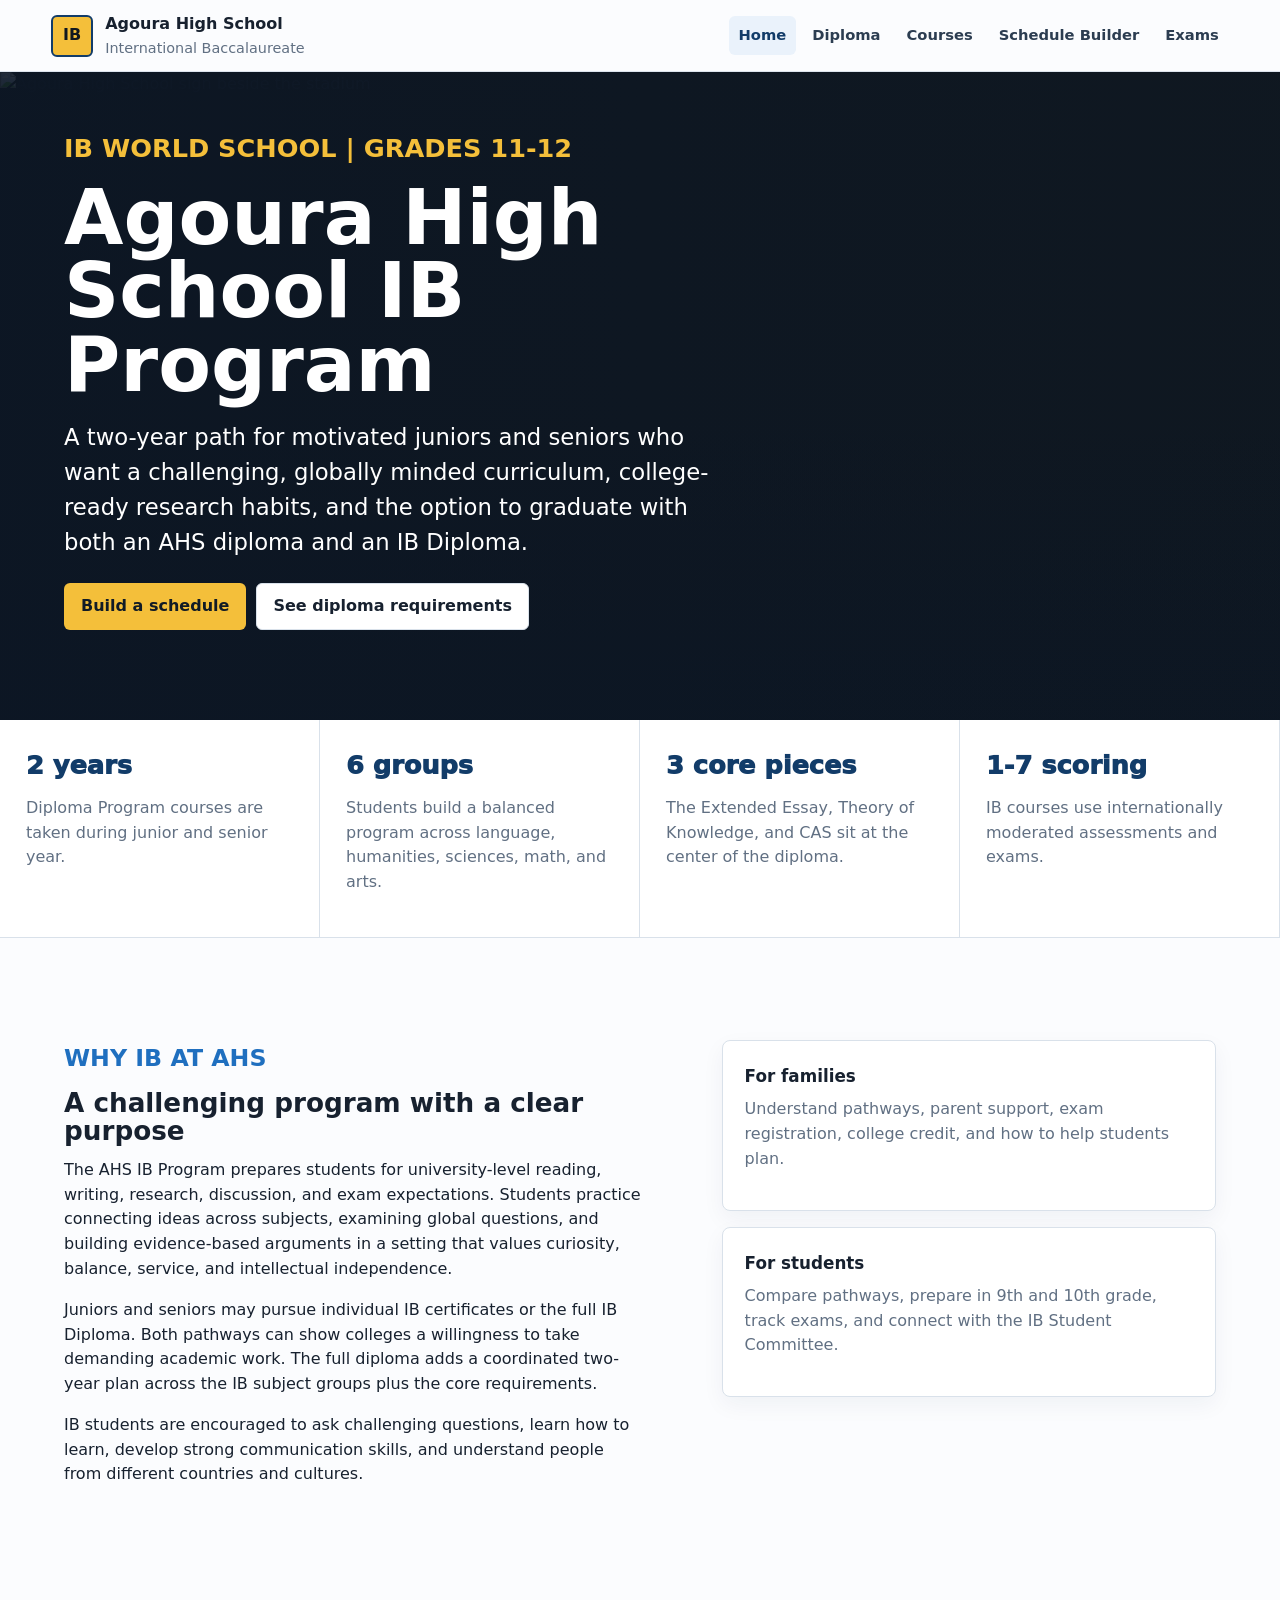
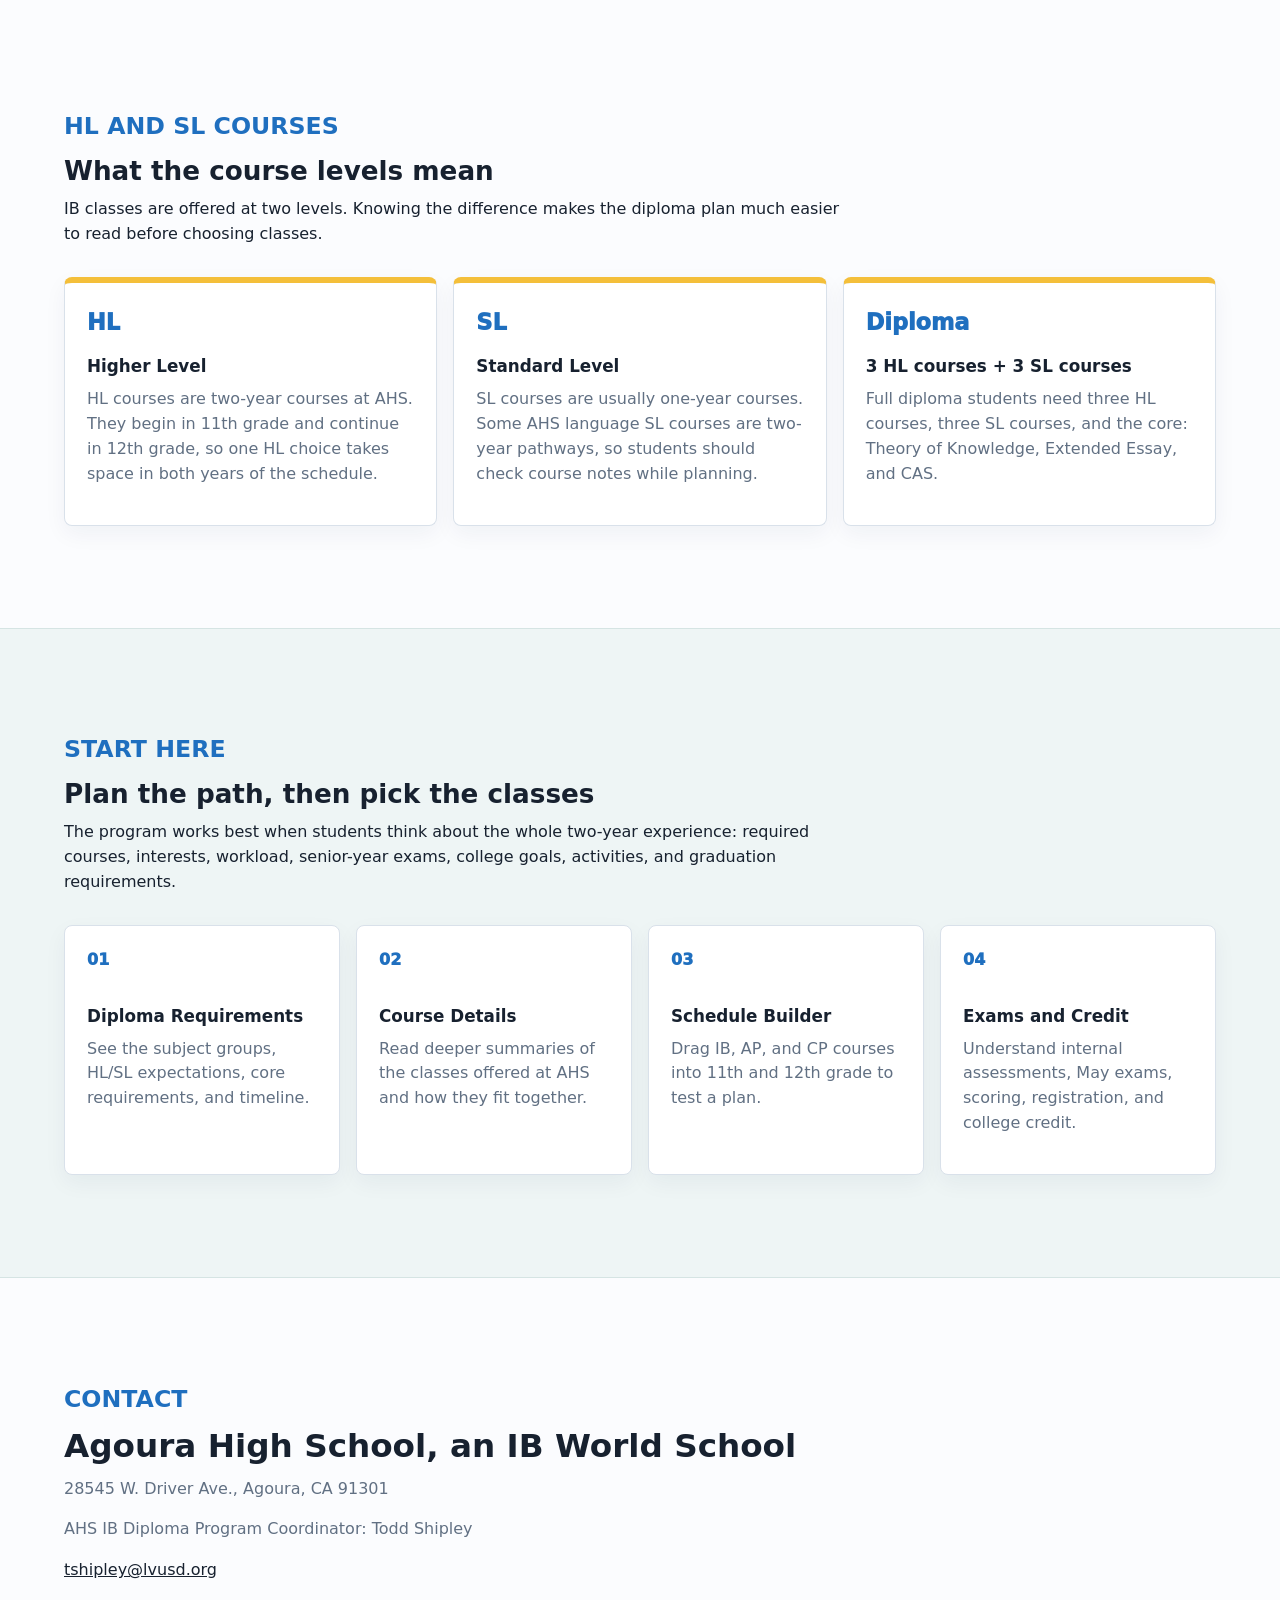
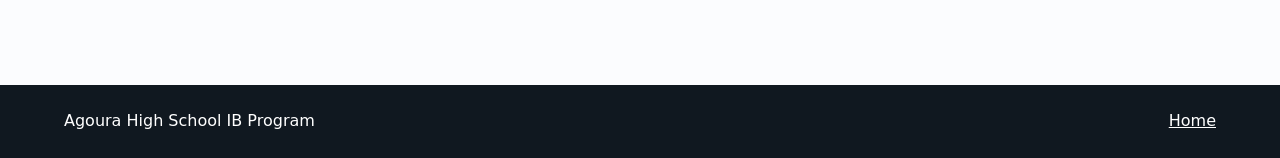
==== index.html @ 5c7d08d1 "Redesign AHS IB website with course and schedule planning pages" ====
<!doctype html>
<html lang="en">
  <head>
    <meta charset="utf-8">
    <meta name="viewport" content="width=device-width, initial-scale=1">
    <title>Agoura High School IB Program</title>
    <meta name="description" content="Agoura High School International Baccalaureate Diploma Program information, courses, exams, and schedule planning.">
    <link rel="preconnect" href="https://imagescdn.homes.com">
    <link rel="stylesheet" href="styles.css">
  </head>
  <body>
    <header class="site-header">
      <a class="brand" href="index.html" aria-label="Agoura High School IB home">
        <span class="brand-mark">IB</span>
        <span><strong>Agoura High School</strong><small>International Baccalaureate</small></span>
      </a>
      <nav class="nav" aria-label="Primary">
        <a class="is-active" href="index.html">Home</a>
        <a href="diploma.html">Diploma</a>
        <a href="courses.html">Courses</a>
        <a href="planner.html">Schedule Builder</a>
        <a href="exams.html">Exams</a>
      </nav>
    </header>

    <main>
      <section class="hero">
        <img src="https://imagescdn.homes.com/i2/O7eUbTNy4rsJzrhml7KQ2sJF7PYiEwQchPyE5wGvgqE/116/agoura-high-school-agoura-ca-schoolphoto.jpg?p=1" alt="Agoura High School sign beside the stadium">
        <div class="hero-content">
          <p class="eyebrow">IB World School | Grades 11-12</p>
          <h1>Agoura High School IB Program</h1>
          <p>
            A two-year path for motivated juniors and seniors who want a challenging,
            globally minded curriculum, college-ready research habits, and the option
            to graduate with both an AHS diploma and an IB Diploma.
          </p>
          <div class="hero-actions">
            <a class="button primary" href="planner.html">Build a schedule</a>
            <a class="button secondary" href="diploma.html">See diploma requirements</a>
          </div>
        </div>
      </section>

      <section class="quick-info" aria-label="Program snapshot">
        <article><span>2 years</span><p>Diploma Program courses are taken during junior and senior year.</p></article>
        <article><span>6 groups</span><p>Students build a balanced program across language, humanities, sciences, math, and arts.</p></article>
        <article><span>3 core pieces</span><p>The Extended Essay, Theory of Knowledge, and CAS sit at the center of the diploma.</p></article>
        <article><span>1-7 scoring</span><p>IB courses use internationally moderated assessments and exams.</p></article>
      </section>

      <section class="section intro-grid">
        <div>
          <p class="eyebrow">Why IB at AHS</p>
          <h2>A challenging program with a clear purpose</h2>
          <p>
            The AHS IB Program prepares students for university-level reading,
            writing, research, discussion, and exam expectations. Students practice
            connecting ideas across subjects, examining global questions, and
            building evidence-based arguments in a setting that values curiosity,
            balance, service, and intellectual independence.
          </p>
          <p>
            Juniors and seniors may pursue individual IB certificates or the full IB
            Diploma. Both pathways can show colleges a willingness to take demanding
            academic work. The full diploma adds a coordinated two-year plan across
            the IB subject groups plus the core requirements.
          </p>
          <p>
            IB students are encouraged to ask challenging questions, learn how to
            learn, develop strong communication skills, and understand people from
            different countries and cultures.
          </p>
        </div>
        <div class="feature-list">
          <a href="families.html"><h3>For families</h3><p>Understand pathways, parent support, exam registration, college credit, and how to help students plan.</p></a>
          <a href="students.html"><h3>For students</h3><p>Compare pathways, prepare in 9th and 10th grade, track exams, and connect with the IB Student Committee.</p></a>
        </div>
      </section>

      <section class="section level-guide">
        <div class="section-heading">
          <p class="eyebrow">HL and SL Courses</p>
          <h2>What the course levels mean</h2>
          <p>
            IB classes are offered at two levels. Knowing the difference makes the
            diploma plan much easier to read before choosing classes.
          </p>
        </div>
        <div class="level-grid">
          <article>
            <span>HL</span>
            <h3>Higher Level</h3>
            <p>
              HL courses are two-year courses at AHS. They begin in 11th grade and
              continue in 12th grade, so one HL choice takes space in both years of
              the schedule.
            </p>
          </article>
          <article>
            <span>SL</span>
            <h3>Standard Level</h3>
            <p>
              SL courses are usually one-year courses. Some AHS language SL courses
              are two-year pathways, so students should check course notes while
              planning.
            </p>
          </article>
          <article>
            <span>Diploma</span>
            <h3>3 HL courses + 3 SL courses</h3>
            <p>
              Full diploma students need three HL courses, three SL courses, and the
              core: Theory of Knowledge, Extended Essay, and CAS.
            </p>
          </article>
        </div>
      </section>

      <section class="section band">
        <div class="section-heading">
          <p class="eyebrow">Start Here</p>
          <h2>Plan the path, then pick the classes</h2>
          <p>
            The program works best when students think about the whole two-year
            experience: required courses, interests, workload, senior-year exams,
            college goals, activities, and graduation requirements.
          </p>
        </div>
        <div class="portal-grid">
          <a class="portal" href="diploma.html"><span>01</span><h3>Diploma Requirements</h3><p>See the subject groups, HL/SL expectations, core requirements, and timeline.</p></a>
          <a class="portal" href="courses.html"><span>02</span><h3>Course Details</h3><p>Read deeper summaries of the classes offered at AHS and how they fit together.</p></a>
          <a class="portal" href="planner.html"><span>03</span><h3>Schedule Builder</h3><p>Drag IB, AP, and CP courses into 11th and 12th grade to test a plan.</p></a>
          <a class="portal" href="exams.html"><span>04</span><h3>Exams and Credit</h3><p>Understand internal assessments, May exams, scoring, registration, and college credit.</p></a>
        </div>
      </section>

      <section class="section contact contact-simple">
        <div>
          <p class="eyebrow">Contact</p>
          <h2>Agoura High School, an IB World School</h2>
          <p>28545 W. Driver Ave., Agoura, CA 91301</p>
          <p>AHS IB Diploma Program Coordinator: Todd Shipley</p>
          <a href="mailto:tshipley@lvusd.org">tshipley@lvusd.org</a>
        </div>
      </section>
    </main>

    <footer>
      <p>Agoura High School IB Program</p>
      <a href="index.html">Home</a>
    </footer>
  </body>
</html>
---- styles.css ----
:root {
  --ink: #17212f;
  --muted: #617083;
  --line: #d9e1ea;
  --paper: #fbfcfe;
  --panel: #ffffff;
  --navy: #123c69;
  --blue: #1f6fbf;
  --gold: #f4bf3a;
  --green: #23745d;
  --red: #b84a4a;
  --shadow: 0 18px 50px rgba(16, 36, 60, 0.12);
}

* {
  box-sizing: border-box;
}

html {
  scroll-behavior: smooth;
}

body {
  margin: 0;
  color: var(--ink);
  background: var(--paper);
  font-family: Inter, ui-sans-serif, system-ui, -apple-system, BlinkMacSystemFont, "Segoe UI", sans-serif;
  line-height: 1.55;
}

a {
  color: inherit;
}

.site-header {
  position: sticky;
  top: 0;
  z-index: 10;
  display: flex;
  align-items: center;
  justify-content: space-between;
  gap: 24px;
  min-height: 72px;
  padding: 12px clamp(18px, 4vw, 56px);
  background: rgba(251, 252, 254, 0.92);
  border-bottom: 1px solid rgba(217, 225, 234, 0.85);
  backdrop-filter: blur(18px);
}

.brand {
  display: inline-flex;
  align-items: center;
  gap: 12px;
  text-decoration: none;
}

.brand-mark {
  display: grid;
  width: 42px;
  height: 42px;
  place-items: center;
  color: #101820;
  background: var(--gold);
  border: 2px solid var(--navy);
  border-radius: 6px;
  font-weight: 900;
}

.brand strong,
.brand small {
  display: block;
}

.brand small {
  color: var(--muted);
  font-size: 0.9rem;
}

.nav {
  display: flex;
  flex-wrap: wrap;
  align-items: center;
  justify-content: flex-end;
  gap: 6px;
}

.nav a {
  padding: 8px 10px;
  border-radius: 6px;
  color: #2c3d51;
  font-size: 0.92rem;
  font-weight: 700;
  text-decoration: none;
}

.nav a:hover,
.nav a:focus-visible,
.nav a.is-active {
  background: #eaf2fb;
  color: var(--navy);
}

.hero {
  position: relative;
  display: grid;
  min-height: clamp(520px, 72vh, 760px);
  align-items: end;
  overflow: hidden;
  background: #101820;
}

.hero img {
  position: absolute;
  inset: 0;
  width: 100%;
  height: 100%;
  object-fit: cover;
  opacity: 0.76;
}

.hero::after {
  position: absolute;
  inset: 0;
  content: "";
  background:
    linear-gradient(90deg, rgba(12, 22, 36, 0.88), rgba(12, 22, 36, 0.5), rgba(12, 22, 36, 0.18)),
    linear-gradient(0deg, rgba(12, 22, 36, 0.68), transparent 46%);
}

.hero-content {
  position: relative;
  z-index: 1;
  width: min(760px, calc(100% - 36px));
  margin: 0 0 clamp(56px, 10vh, 96px) clamp(18px, 5vw, 72px);
  color: #fff;
}

.eyebrow {
  margin: 0 0 12px;
  color: var(--blue);
  font-size: clamp(1.22rem, 1.85vw, 1.55rem);
  font-weight: 900;
  letter-spacing: 0;
  text-transform: uppercase;
}

.hero .eyebrow {
  color: var(--gold);
  font-size: clamp(1.32rem, 2vw, 1.75rem);
}

h1,
h2,
h3,
p {
  margin-top: 0;
}

h1 {
  margin-bottom: 18px;
  font-size: clamp(2.6rem, 6vw, 5.4rem);
  line-height: 0.96;
  letter-spacing: 0;
}

h2 {
  margin-bottom: 12px;
  font-size: clamp(1.35rem, 2.05vw, 1.95rem);
  line-height: 1.08;
  letter-spacing: 0;
}

h3 {
  margin-bottom: 8px;
  font-size: 1.05rem;
}

.page-hero {
  padding: clamp(72px, 10vw, 132px) clamp(18px, 5vw, 72px) clamp(48px, 7vw, 84px);
  color: #fff;
  background:
    linear-gradient(90deg, rgba(18, 60, 105, 0.95), rgba(20, 88, 120, 0.86)),
    url("https://imagescdn.homes.com/i2/_gI9trF3iWq74M3mrVfXqrQakergBFyEiznGdqbQbmw/117/rancho-san-diego-ca.jpg?p=1") center / cover;
}

.page-hero.compact {
  padding-bottom: 52px;
}

.page-hero h1,
.page-hero p {
  max-width: 860px;
}

.page-hero h1 {
  font-size: clamp(2rem, 4vw, 3.55rem);
}

.page-hero p {
  font-size: clamp(1rem, 1.6vw, 1.25rem);
}

.hero-content p {
  max-width: 680px;
  font-size: clamp(1.12rem, 1.9vw, 1.42rem);
}

.hero-actions,
.tool-buttons {
  display: flex;
  flex-wrap: wrap;
  gap: 10px;
}

.button {
  display: inline-flex;
  min-height: 42px;
  align-items: center;
  justify-content: center;
  padding: 10px 16px;
  border: 1px solid transparent;
  border-radius: 6px;
  font-weight: 900;
  text-decoration: none;
  cursor: pointer;
}

.button.primary {
  color: #111b26;
  background: var(--gold);
}

.button.secondary {
  color: var(--ink);
  background: #fff;
  border-color: var(--line);
}

.quick-info {
  display: grid;
  grid-template-columns: repeat(4, 1fr);
  border-bottom: 1px solid var(--line);
  background: #fff;
}

.quick-info article {
  min-height: 150px;
  padding: 26px;
  border-right: 1px solid var(--line);
}

.quick-info span {
  display: block;
  margin-bottom: 10px;
  color: var(--navy);
  font-size: 1.6rem;
  font-weight: 950;
}

.quick-info p,
.feature-list p,
.requirements p,
.course-card p,
.exam-grid p,
.source-note p,
.portal p,
.detail-grid p,
.level-grid p,
.callout p,
.contact p {
  color: var(--muted);
  font-size: 1rem;
}

.section {
  padding: clamp(64px, 8vw, 108px) clamp(18px, 5vw, 72px);
}

.section-heading {
  max-width: 780px;
  margin-bottom: 30px;
}

.intro-grid {
  display: grid;
  grid-template-columns: minmax(0, 1fr) minmax(320px, 0.85fr);
  gap: clamp(28px, 6vw, 76px);
  align-items: start;
}

.two-column {
  display: grid;
  grid-template-columns: minmax(0, 1.15fr) minmax(280px, 0.7fr);
  gap: clamp(28px, 6vw, 72px);
  align-items: start;
}

.callout {
  padding: 24px;
  background: #fff;
  border: 1px solid var(--line);
  border-top: 6px solid var(--gold);
  border-radius: 8px;
  box-shadow: var(--shadow);
}

.feature-list {
  display: grid;
  gap: 16px;
}

.feature-list div,
.feature-list a,
.requirements article,
.exam-grid article,
.source-note,
.detail-grid article,
.level-grid article,
.portal,
.checks,
.course-bank,
.grade-column {
  background: var(--panel);
  border: 1px solid var(--line);
  border-radius: 8px;
  box-shadow: 0 8px 22px rgba(24, 44, 70, 0.05);
}

.feature-list div {
  padding: 22px;
}

.feature-list a {
  display: block;
  padding: 22px;
  color: inherit;
  text-decoration: none;
}

.feature-list a:hover,
.feature-list a:focus-visible {
  border-color: #9fbedc;
  transform: translateY(-2px);
}

.band {
  background: #eef5f5;
  border-block: 1px solid #d5e4e3;
}

.requirements,
.exam-grid,
.portal-grid,
.detail-grid,
.level-grid,
.score-grid {
  display: grid;
  grid-template-columns: repeat(4, 1fr);
  gap: 16px;
}

.requirements article,
.exam-grid article,
.detail-grid article,
.level-grid article,
.portal,
.score-grid article {
  padding: 22px;
}

.portal {
  color: inherit;
  text-decoration: none;
}

.portal:hover,
.portal:focus-visible {
  border-color: #9fbedc;
  transform: translateY(-2px);
}

.portal span {
  display: inline-flex;
  margin-bottom: 30px;
  color: var(--blue);
  font-weight: 950;
}

.detail-grid {
  grid-template-columns: repeat(3, 1fr);
}

.level-grid {
  grid-template-columns: repeat(3, 1fr);
}

.level-grid article {
  border-top: 6px solid var(--gold);
}

.level-grid span {
  display: inline-flex;
  margin-bottom: 14px;
  color: var(--blue);
  font-size: 1.4rem;
  font-weight: 950;
}

.score-grid article {
  display: grid;
  gap: 8px;
  background: #fff;
  border: 1px solid var(--line);
  border-radius: 8px;
}

.score-grid strong {
  color: var(--navy);
  font-size: 1.55rem;
}

.score-grid span {
  color: var(--muted);
}

.timeline {
  display: grid;
  grid-template-columns: repeat(4, minmax(0, 1fr));
  gap: 16px;
}

.timeline article {
  padding: 22px;
  background: #fff;
  border: 1px solid var(--line);
  border-radius: 8px;
  box-shadow: 0 8px 22px rgba(24, 44, 70, 0.05);
}

.timeline span {
  display: inline-flex;
  margin-bottom: 22px;
  color: var(--blue);
  font-size: 1.45rem;
  font-weight: 950;
}

.timeline p {
  color: var(--muted);
}

.catalog-controls {
  display: flex;
  flex-wrap: wrap;
  gap: 8px;
  margin-bottom: 20px;
}

.chip {
  min-height: 36px;
  padding: 8px 12px;
  border: 1px solid var(--line);
  border-radius: 999px;
  background: #fff;
  color: var(--ink);
  font-weight: 850;
  cursor: pointer;
}

.chip.is-active {
  color: #fff;
  background: var(--navy);
  border-color: var(--navy);
}

.course-grid {
  display: grid;
  grid-template-columns: repeat(2, minmax(0, 1fr));
  gap: 22px;
  align-items: start;
}

.course-group {
  padding: 22px;
  background: #fff;
  border: 1px solid var(--line);
  border-radius: 8px;
  box-shadow: 0 8px 22px rgba(24, 44, 70, 0.05);
}

.course-group-heading {
  padding-bottom: 14px;
  margin-bottom: 16px;
  border-bottom: 1px solid var(--line);
}

.course-group-heading h2 {
  margin-bottom: 0;
  font-size: clamp(1.35rem, 2vw, 1.9rem);
}

.course-stack {
  display: grid;
  gap: 14px;
}

.course-card {
  display: grid;
  gap: 12px;
  min-height: auto;
  padding: 20px;
  background: #f8fafc;
  border: 1px solid #e2e8f0;
  border-radius: 8px;
}

.tags {
  display: flex;
  flex-wrap: wrap;
  gap: 6px;
}

.tag {
  display: inline-flex;
  align-items: center;
  min-height: 26px;
  padding: 4px 8px;
  border-radius: 999px;
  background: #edf2f8;
  color: #2b435d;
  font-size: 0.76rem;
  font-weight: 900;
}

.tag.hl {
  color: #17324f;
  background: #d9e9fb;
}

.tag.sl {
  color: #174838;
  background: #dcf1e8;
}

.tag.core {
  color: #6d4d05;
  background: #fff1c7;
}

.planner-section {
  background: #fff;
}

.planner-tools {
  display: flex;
  align-items: end;
  justify-content: space-between;
  gap: 16px;
  margin-bottom: 18px;
}

.custom-course {
  display: grid;
  grid-template-columns: minmax(220px, 1fr) 90px auto;
  gap: 8px;
  align-items: end;
}

.custom-course label {
  display: grid;
  gap: 6px;
  color: var(--muted);
  font-size: 0.88rem;
  font-weight: 800;
}

.custom-course input,
.custom-course select {
  min-height: 44px;
  padding: 10px 12px;
  border: 1px solid var(--line);
  border-radius: 6px;
  color: var(--ink);
  background: #fff;
  font: inherit;
}

.counter-row {
  display: grid;
  grid-template-columns: repeat(2, minmax(0, 1fr));
  gap: 12px;
  margin-bottom: 16px;
}

.counter {
  display: flex;
  align-items: baseline;
  justify-content: space-between;
  gap: 14px;
  padding: 18px 20px;
  background: #fff;
  border: 1px solid var(--line);
  border-radius: 8px;
}

.counter strong {
  color: var(--navy);
  font-size: 2rem;
  line-height: 1;
}

.counter span {
  color: var(--muted);
  font-weight: 850;
}

.search {
  display: grid;
  width: min(440px, 100%);
  gap: 6px;
  color: var(--muted);
  font-size: 0.88rem;
  font-weight: 800;
}

.search input {
  min-height: 44px;
  width: 100%;
  padding: 10px 12px;
  border: 1px solid var(--line);
  border-radius: 6px;
  color: var(--ink);
  font: inherit;
}

.planner-layout {
  display: grid;
  grid-template-columns: minmax(240px, 300px) minmax(420px, 1fr) minmax(240px, 300px);
  gap: 16px;
  align-items: start;
}

.course-bank,
.checks,
.grade-column {
  padding: 16px;
}

.course-bank {
  position: sticky;
  top: 92px;
  max-height: calc(100vh - 110px);
  overflow: auto;
}

.course-bank.is-over {
  border-color: var(--blue);
  background: #edf6ff;
}

.bank-list {
  display: grid;
  gap: 10px;
}

.bank-card,
.scheduled-card {
  padding: 12px;
  border: 1px solid var(--line);
  border-left: 5px solid var(--blue);
  border-radius: 6px;
  background: #fff;
  cursor: grab;
}

.custom-scheduled {
  border-left-color: var(--green);
}

.bank-card:active,
.scheduled-card:active {
  cursor: grabbing;
}

.bank-card strong,
.scheduled-card strong {
  display: block;
  margin-bottom: 4px;
  font-size: 0.92rem;
}

.bank-card span,
.scheduled-card span {
  color: var(--muted);
  font-size: 0.78rem;
  font-weight: 850;
}

.schedule-board {
  display: grid;
  grid-template-columns: repeat(2, minmax(0, 1fr));
  gap: 16px;
}

.grade-heading {
  display: flex;
  align-items: baseline;
  justify-content: space-between;
  gap: 12px;
  margin-bottom: 12px;
}

.grade-heading span {
  color: var(--muted);
  font-size: 0.84rem;
  font-weight: 900;
}

.dropzone {
  display: grid;
  align-content: start;
  gap: 10px;
  min-height: 520px;
  padding: 12px;
  border: 2px dashed #c5d2df;
  border-radius: 8px;
  background: #f6f9fc;
}

.dropzone.is-over {
  border-color: var(--blue);
  background: #edf6ff;
}

.empty-message {
  display: grid;
  min-height: 120px;
  place-items: center;
  color: var(--muted);
  text-align: center;
}

.check {
  display: grid;
  grid-template-columns: 28px 1fr;
  gap: 10px;
  padding: 12px 0;
  border-bottom: 1px solid var(--line);
}

.check:last-child {
  border-bottom: 0;
}

.check-icon {
  display: grid;
  width: 24px;
  height: 24px;
  place-items: center;
  border-radius: 999px;
  color: #fff;
  font-size: 0.78rem;
  font-weight: 950;
}

.check.ok .check-icon {
  background: var(--green);
}

.check.warn .check-icon {
  background: var(--red);
}

.check strong {
  display: block;
  font-size: 0.94rem;
}

.check span {
  display: block;
  color: var(--muted);
  font-size: 0.84rem;
}

.contact {
  display: grid;
  grid-template-columns: minmax(0, 1fr) minmax(280px, 420px);
  gap: 24px;
  align-items: start;
}

.contact .eyebrow {
  color: var(--blue);
  font-size: clamp(1.22rem, 1.85vw, 1.55rem);
}

.contact h2 {
  font-size: clamp(1.55rem, 2.55vw, 2.35rem);
}

.contact-simple {
  grid-template-columns: minmax(0, 780px);
}

footer {
  display: flex;
  justify-content: space-between;
  gap: 18px;
  padding: 24px clamp(18px, 5vw, 72px);
  color: #fff;
  background: #101820;
}

footer p {
  margin: 0;
}

@media (max-width: 1050px) {
  .quick-info,
  .requirements,
  .course-grid,
  .exam-grid,
  .portal-grid,
  .detail-grid,
  .level-grid,
  .score-grid,
  .timeline,
  .planner-layout {
    grid-template-columns: repeat(2, minmax(0, 1fr));
  }

  .planner-tools,
  .custom-course {
    align-items: stretch;
  }

  .planner-tools {
    flex-direction: column;
  }

  .course-bank,
  .checks {
    position: static;
    max-height: none;
  }

  .checks {
    grid-column: 1 / -1;
  }
}

@media (max-width: 760px) {
  .site-header,
  .planner-tools,
  .contact {
    align-items: stretch;
    flex-direction: column;
  }

  .site-header {
    position: static;
  }

  .nav {
    justify-content: flex-start;
  }

  .hero {
    min-height: 620px;
  }

  .hero-content {
    margin-right: 18px;
  }

  .quick-info,
  .intro-grid,
  .requirements,
  .course-grid,
  .exam-grid,
  .portal-grid,
  .detail-grid,
  .level-grid,
  .score-grid,
  .timeline,
  .two-column,
  .planner-layout,
  .schedule-board,
  .counter-row,
  .contact {
    grid-template-columns: 1fr;
  }

  .custom-course {
    grid-template-columns: 1fr;
  }

  .quick-info article {
    min-height: auto;
    border-right: 0;
    border-bottom: 1px solid var(--line);
  }

  .dropzone {
    min-height: 300px;
  }
}

@media print {
  .site-header,
  .hero,
  .quick-info,
  .intro-grid,
  #courses,
  #exams,
  .contact,
  footer,
  .course-bank,
  .planner-tools {
    display: none;
  }

  .planner-layout,
  .schedule-board {
    display: block;
  }

  .grade-column {
    margin-bottom: 18px;
    box-shadow: none;
  }
}
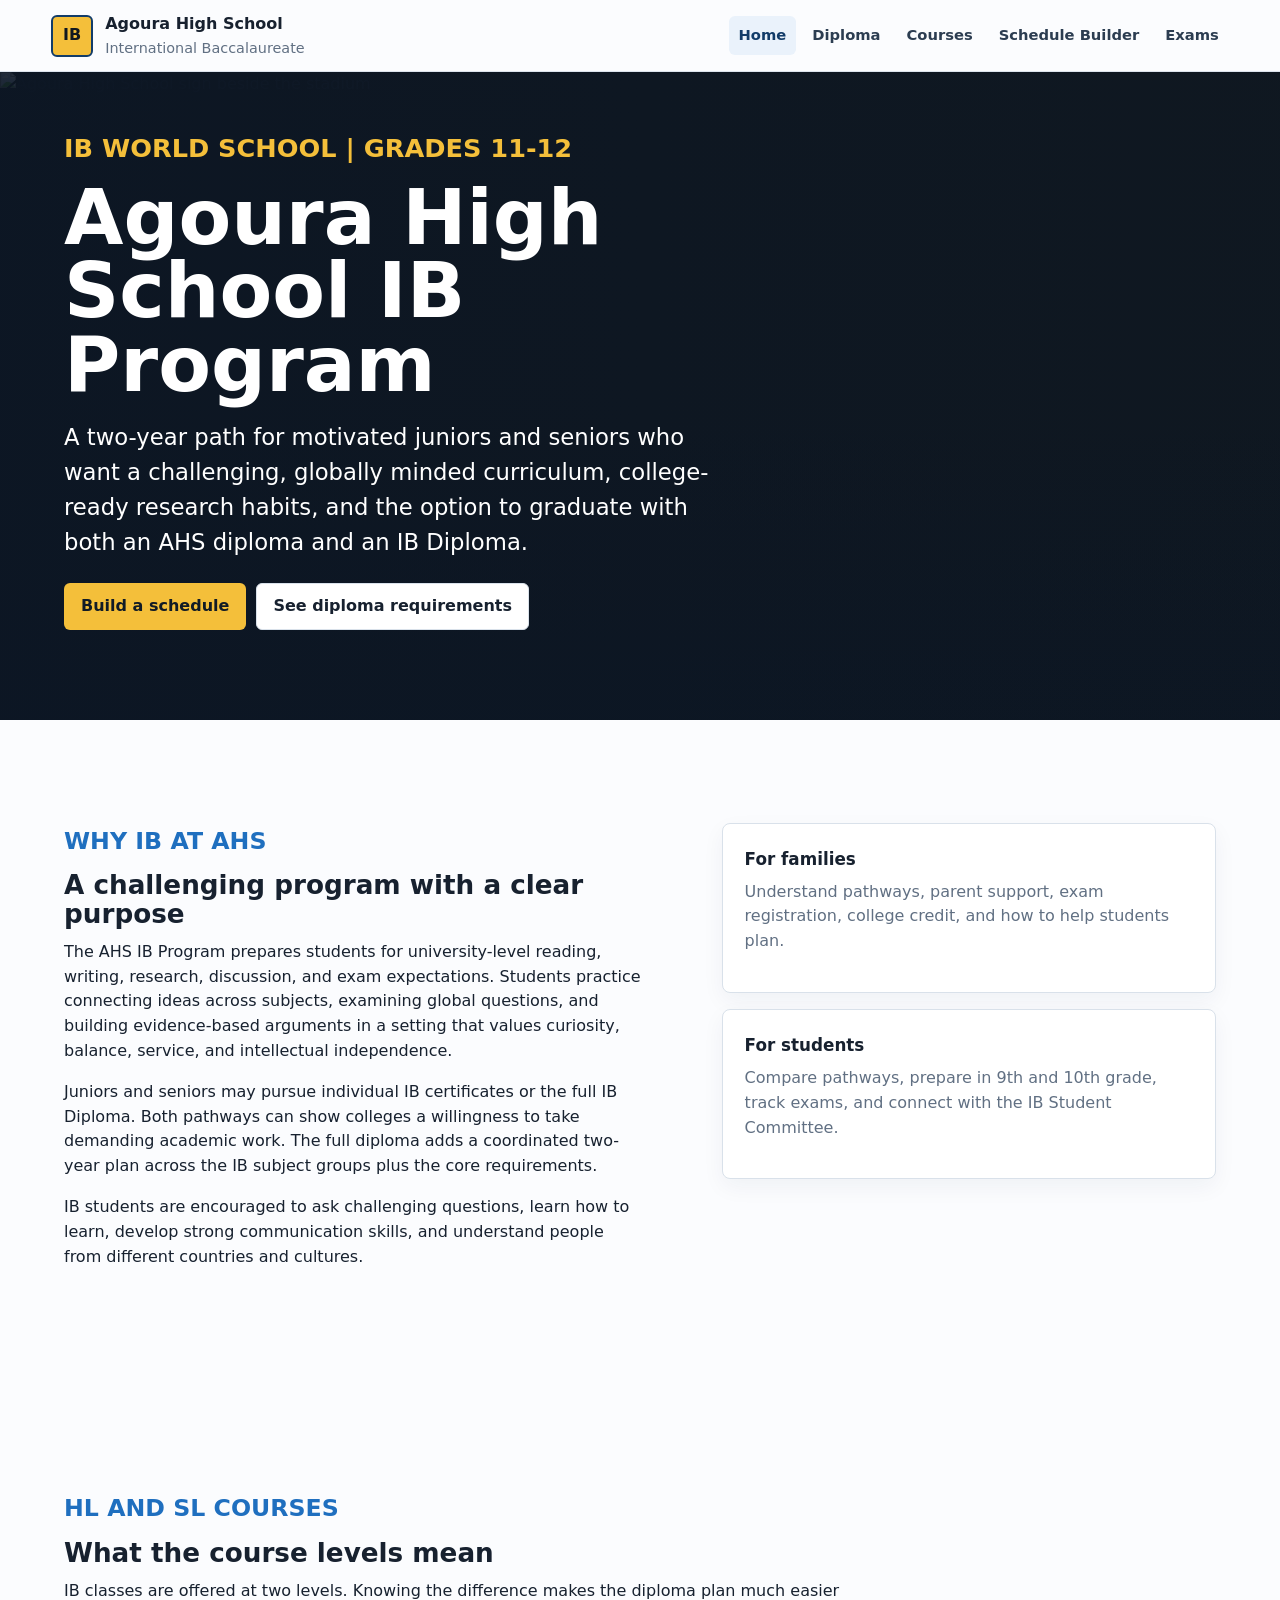
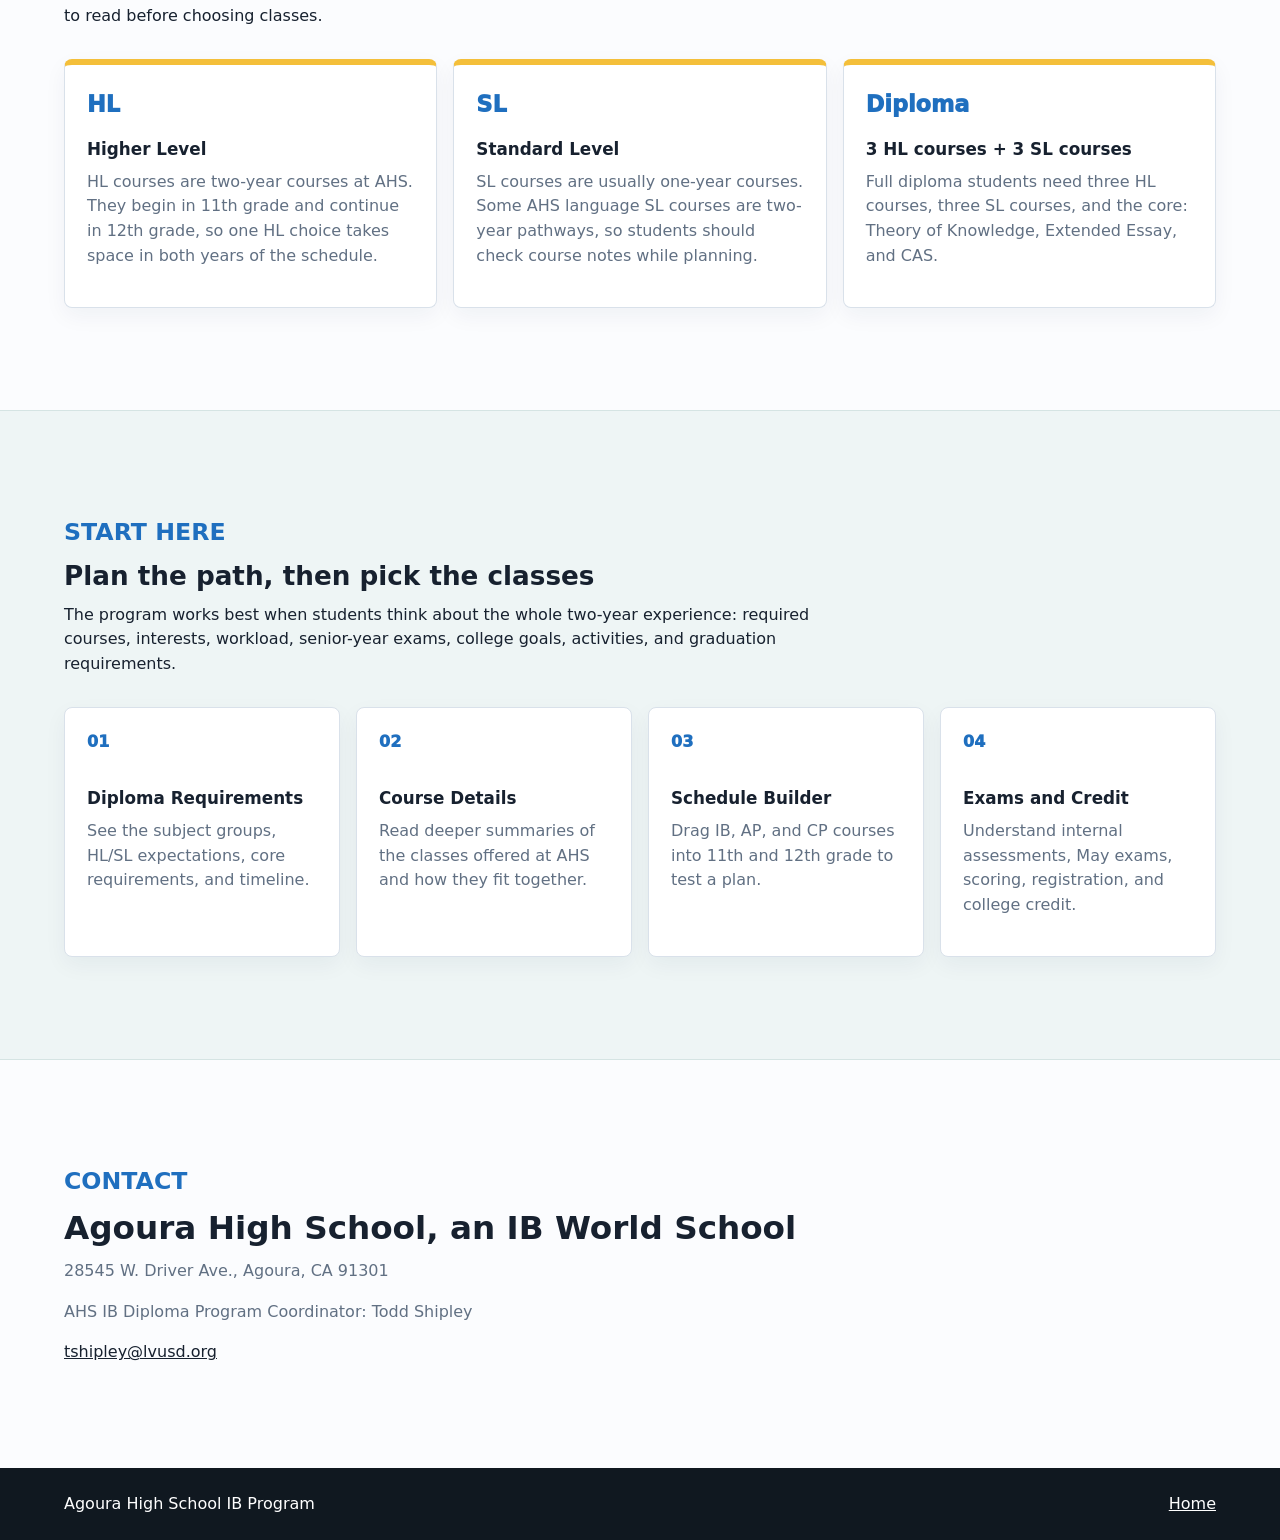
==== commit 2f6bce32: "Remove home page stats bar and corrected some slight innacuracies." ====
--- a/index.html
+++ b/index.html
@@ -39,13 +39,6 @@
             <a class="button secondary" href="diploma.html">See diploma requirements</a>
           </div>
         </div>
-      </section>
-
-      <section class="quick-info" aria-label="Program snapshot">
-        <article><span>2 years</span><p>Diploma Program courses are taken during junior and senior year.</p></article>
-        <article><span>6 groups</span><p>Students build a balanced program across language, humanities, sciences, math, and arts.</p></article>
-        <article><span>3 core pieces</span><p>The Extended Essay, Theory of Knowledge, and CAS sit at the center of the diploma.</p></article>
-        <article><span>1-7 scoring</span><p>IB courses use internationally moderated assessments and exams.</p></article>
       </section>
 
       <section class="section intro-grid">
